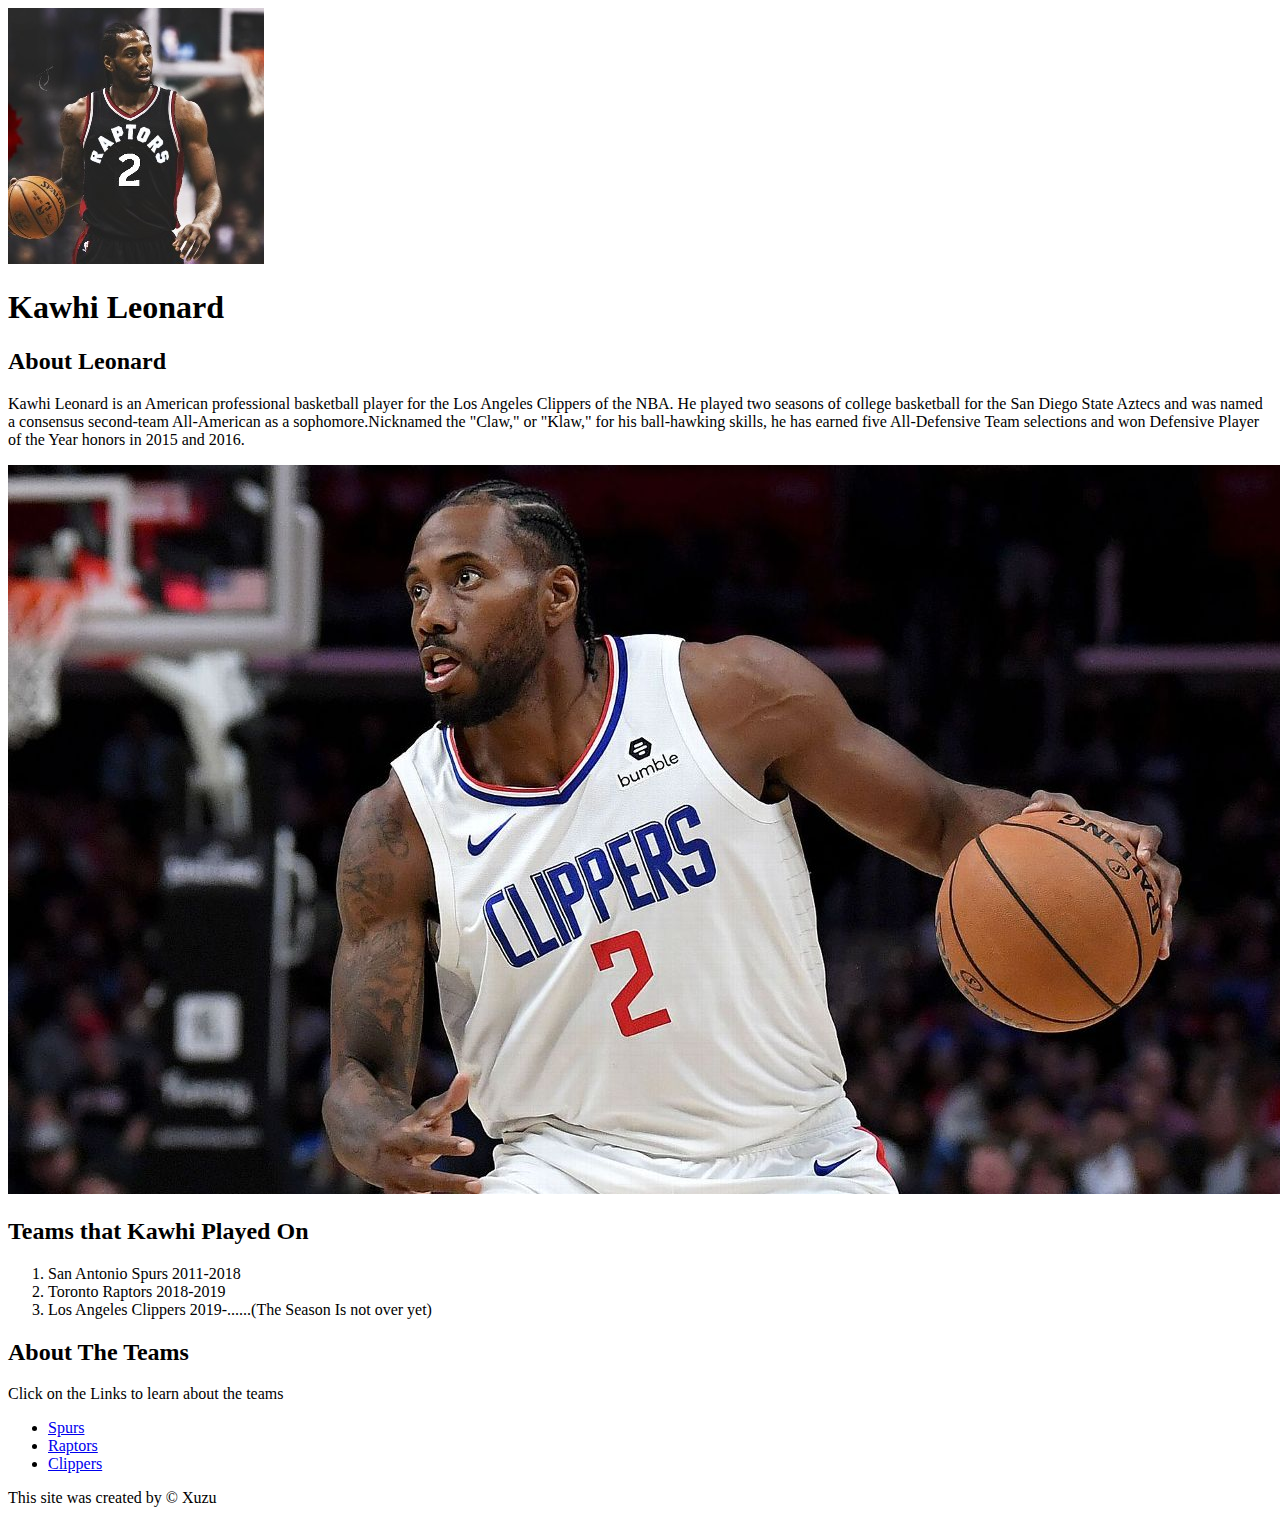
==== index.html @ 731d1c27 "Added my character index.html and images" ====
<!DOCTYPE html>
<html>
<head>
	<title>Kawahi Leonard</title>
	<link rel="icon" href="img/raptors.jpg">
</head>
<body>
	<!-- header element -->
	<header>
		<img src="img/raptors.jpg">
		<h1>Kawhi Leonard</h1>
	</header>

	<!-- main element -->
	<main>
		<h2>About Leonard</h2>
		<p>Kawhi Leonard is an American professional basketball player for the Los Angeles Clippers of the NBA. He played two seasons of college basketball for the San Diego State Aztecs and was named a consensus second-team All-American as a sophomore.Nicknamed the "Claw," or "Klaw," for his ball-hawking skills, he has earned five All-Defensive Team selections and won Defensive Player of the Year honors in 2015 and 2016.</p>
		<img src="img/clippers.jpg">
		<h2>Teams that Kawhi Played On</h2>
		<ol>
			<!-- Teams -->
			<li>San Antonio Spurs 2011-2018 </li>
			<li>Toronto Raptors 2018-2019</li>
			<li>Los Angeles Clippers 2019-......(The Season Is not over yet)</li>

 		<!-- About The Teams -->
		</ol>
		<h2>About The Teams</h2>
		<p>Click on the Links to learn about the teams</p>		
		<ul>
			<li><a target="_blank" href="https://en.wikipedia.org/wiki/San_Antonio_Spurs">Spurs</a></li>
			<li><a target="_blank" href="https://en.wikipedia.org/wiki/Toronto_Raptors">Raptors</a></li>
			<li><a target="_blank" href="https://en.wikipedia.org/wiki/Los_Angeles_Clippers">Clippers</a></li>
		</ul>			
	</main>

	<!-- Footer element -->

	<footer>
		<p>This site was created by &copy; Xuzu</p>		
	</footer>

</body>
</html>
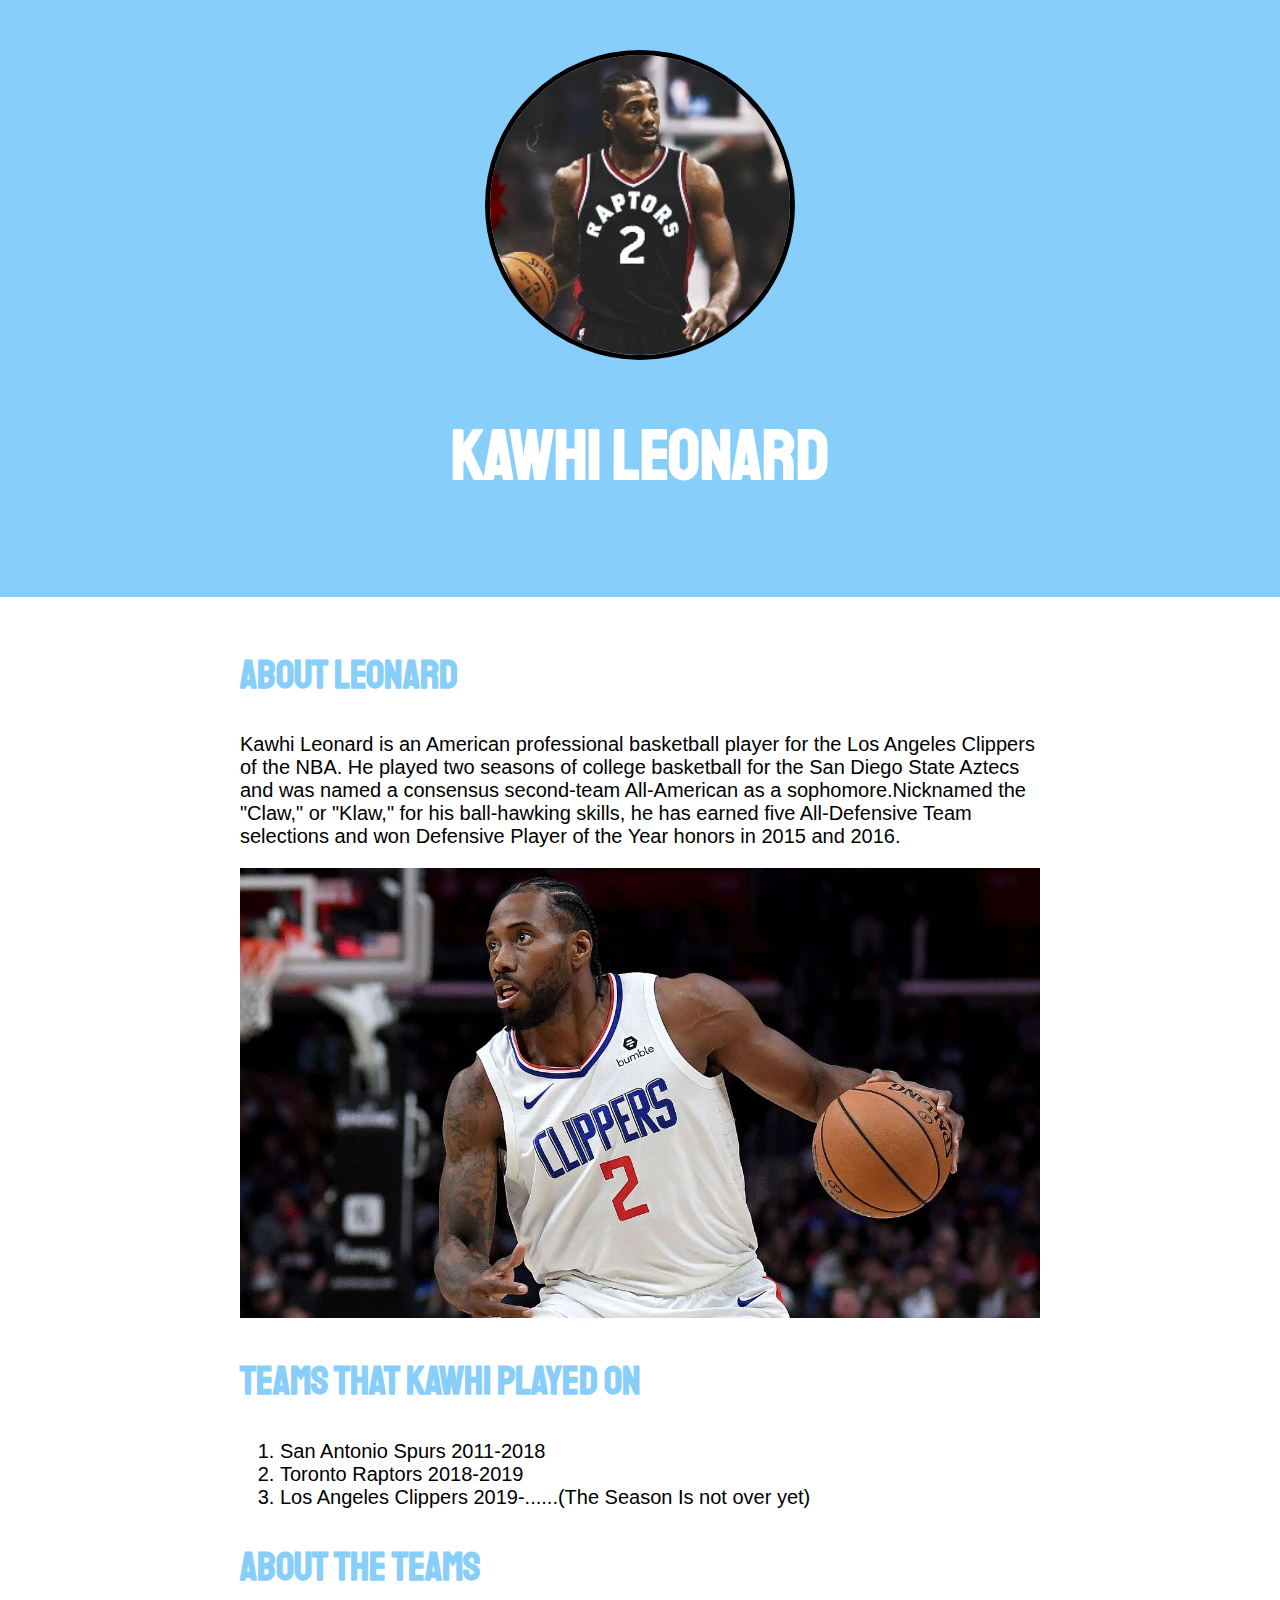
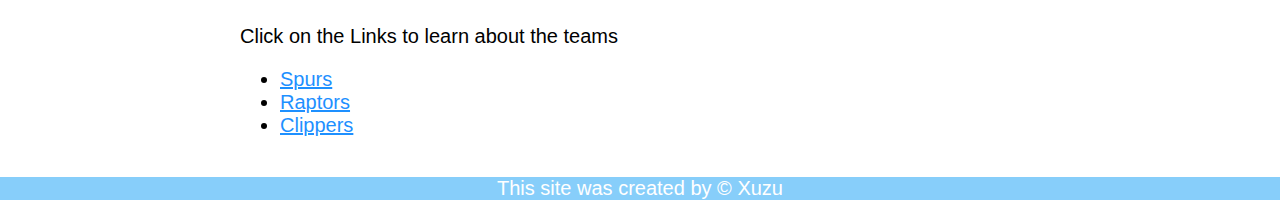
==== commit c14757f2: "made the site" ====
--- a/index.html
+++ b/index.html
@@ -1,8 +1,10 @@
 <!DOCTYPE html>
 <html>
 <head>
-	<title>Kawahi Leonard</title>
+	<title>Kawhi Leonard</title>
 	<link rel="icon" href="img/raptors.jpg">
+	<link href="https://fonts.googleapis.com/css?family=Staatliches&display=swap" rel="stylesheet">
+	<link rel="stylesheet" type="text/css" href="css/hero.css">
 </head>
 <body>
 	<!-- header element -->
--- a/css/hero.css
+++ b/css/hero.css
@@ -0,0 +1,71 @@
+body{
+	margin: 0;
+	font-family: 'helvetica', 'Arial', sans-serif;
+	font-size: 20px
+}
+
+header{
+	background-color: #87CEFA;
+	text-align: center;
+	padding-top: 50px;
+	padding-bottom: 50px;
+}
+
+h1, h2{
+	font-family: 'Staatliches', cursive;
+}
+
+header h1{
+	color: white;
+	font-size: 70px
+}
+
+header img{
+	border-radius: 170px;
+	width: 300px;
+    border: 5px solid black;
+}
+
+main{
+	max-width: 800px;
+	margin: 0 auto;
+	padding: 20px 20px 20px 20px;
+}
+
+main img{
+	max-width: 100%;
+
+}
+
+h2{
+	font-size: 40px;
+	color: #87CEFA;
+}
+
+a{
+	color: #1E90FF;
+}
+a:hover{
+	color: MIDNIGHTBLUE;
+	background-color: MEDIUMSLATEBLUE;
+}
+
+footer{
+	background-color: #87CEFA;
+	text-align: center;
+	color: white;
+}
+
+
+footer p{
+	margin: 0; 
+}
+
+footer a{
+	color: white;
+}
+
+footer a:hover{
+	opacity: .5;
+	background-color: transparent;
+}